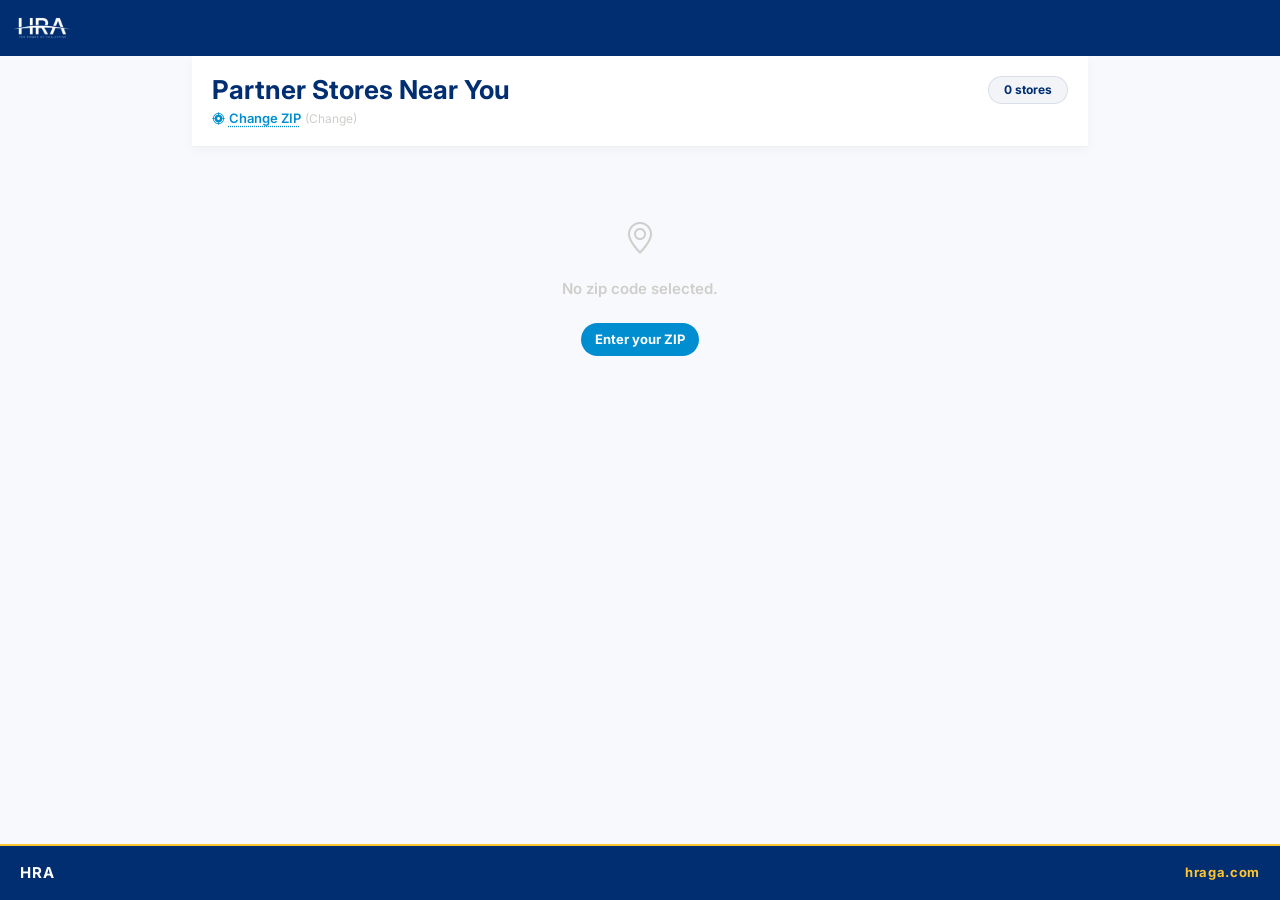
==== index.html @ fdf23b77 "first commit" ====
<!DOCTYPE html>
<html lang="en">
<head>
  <!-- Google Tag Manager -->
  <script>(function(w,d,s,l,i){w[l]=w[l]||[];w[l].push({'gtm.start':
  new Date().getTime(),event:'gtm.js'});var f=d.getElementsByTagName(s)[0],
  j=d.createElement(s),dl=l!='dataLayer'?'&l='+l:'';j.async=true;j.src=
  'https://www.googletagmanager.com/gtm.js?id='+i+dl;f.parentNode.insertBefore(j,f);
  })(window,document,'script','dataLayer','GTM-NMZ4GXJH');</script>
  <!-- End Google Tag Manager -->
  <meta charset="UTF-8">
  <meta name="viewport" content="width=device-width, initial-scale=1.0">
  <title>HRA – Partner Stores Near You</title>
  <link rel="stylesheet" href="https://cdn.jsdelivr.net/npm/bootstrap@5.3.3/dist/css/bootstrap.min.css">
  <link rel="stylesheet" href="https://cdn.jsdelivr.net/npm/bootstrap-icons@1.11.3/font/bootstrap-icons.min.css">
  <link rel="stylesheet" href="hra.css">
  <script src="stores.js"></script>
  <style>
    :root {
      --navy: #012e71;
      --blue: #008ed0;
      --gold: #ffc631;
      --gray: #cfcecb;
      --bg:   #f8f9fd;
      --fs-xs:   clamp(10px, 1.2vw + 8px,  12px);
      --fs-sm:   clamp(11px, 1.4vw + 9px,  13px);
      --fs-base: clamp(13px, 1.6vw + 10px, 15px);
      --fs-md:   clamp(14px, 2vw  + 10px,  17px);
      --fs-lg:   clamp(16px, 2.5vw + 11px, 20px);
      --fs-xl:   clamp(18px, 3vw  + 12px,  26px);
    }
    /* ── Store list sub-header ── */
    /* Fluid type overrides */
    h2 { font-size: var(--fs-xl) !important; }
    .store-card div.fw-bold { font-size: var(--fs-md) !important; }
    .store-card div[style*="font-size:13px"] { font-size: var(--fs-sm) !important; }
    .dist-badge { font-size: var(--fs-xs) !important; }
    .bottom-banner div.fw-bold[style] { font-size: var(--fs-lg) !important; }

    .list-sub-header {
      position: sticky;
      top: 0;
      z-index: 40;
      background: #fff;
      border-bottom: 1px solid #f0f0f0;
      box-shadow: 0 4px 12px rgba(0,0,0,.03);
      padding: 18px 20px;
    }

    /* ── Store card ── */
    .store-card {
      background: #fff;
      border-radius: 12px;
      padding: 14px 16px;
      box-shadow: 0 2px 8px rgba(0,0,0,.04);
      display: flex;
      justify-content: space-between;
      align-items: center;
      cursor: pointer;
      border: 1px solid transparent;
      text-decoration: none;
      color: inherit;
      transition: box-shadow .2s, border-color .2s, transform .15s;
    }
    .store-card:hover {
      box-shadow: 0 4px 16px rgba(0,0,0,.09);
      border-color: rgba(0,142,208,.12);
      color: inherit;
    }
    .store-card:active { transform: scale(.98); }

    /* ── Icon circle ── */
    .icon-circle {
      width: 40px; height: 40px;
      border-radius: 50%;
      background: rgba(1,46,113,.05);
      display: flex;
      align-items: center;
      justify-content: center;
      flex-shrink: 0;
    }

    /* ── Bottom banner ── */
    .bottom-banner {
      position: absolute;
      bottom: 0; left: 0; right: 0;
      height: 84px;
      background: var(--blue);
      display: flex;
      align-items: center;
      justify-content: space-between;
      padding: 8px 20px 20px;
      z-index: 50;
      cursor: pointer;
      transition: background .2s;
    }
    .bottom-banner:hover { background: #0070a6; }

    @media (min-width: 768px) {
      .bottom-banner {
        border-radius: 24px 24px 0 0;
        max-width: 896px;
        left: 50%;
        transform: translateX(-50%);
        height: 90px;
        padding-bottom: 16px;
      }
    }

    /* ── Store list pagination ── */
    .store-pagination {
      display: flex;
      flex-direction: column;
      align-items: center;
      gap: 12px;
      padding: 8px 0 28px;
    }
    .store-pagination__nav {
      display: flex;
      align-items: center;
      justify-content: center;
      gap: 6px;
      flex-wrap: wrap;
    }
    .store-pagination__btn {
      min-width: 36px;
      height: 36px;
      padding: 0 10px;
      border-radius: 50px;
      border: 1.5px solid rgba(1,46,113,.12);
      background: #fff;
      color: var(--navy);
      font-weight: 700;
      font-size: var(--fs-sm);
      cursor: pointer;
      display: inline-flex;
      align-items: center;
      justify-content: center;
      transition: background .15s, color .15s, border-color .15s;
      font-family: inherit;
    }
    .store-pagination__btn:hover:not(:disabled):not(.is-active) {
      border-color: var(--blue);
      color: var(--blue);
    }
    .store-pagination__btn.is-active {
      background: var(--navy);
      color: #fff;
      border-color: var(--navy);
    }
    .store-pagination__btn:disabled {
      opacity: .35;
      cursor: not-allowed;
    }
    .store-pagination__status {
      font-size: var(--fs-sm);
      font-weight: 500;
      color: var(--gray);
      margin: 0;
      text-align: center;
    }

    /* Temporarily hidden — remove this block to show again */
    .hra-header .btn-all-offers,
    .bottom-banner {
      display: none !important;
    }
  </style>
</head>
<body>
<!-- Google Tag Manager (noscript) -->
<noscript><iframe src="https://www.googletagmanager.com/ns.html?id=GTM-NMZ4GXJH"
height="0" width="0" style="display:none;visibility:hidden"></iframe></noscript>
<!-- End Google Tag Manager (noscript) -->

<div class="app-shell">

  <!-- ══ SECTION 1 – HEADER ══ -->
  <header class="hra-header">
    <img src="Photo/HRA logo.png" alt="HRA" style="height:34px;object-fit:contain">
    <a href="offers.html" class="btn-blue btn-all-offers">
      All Offers <i class="bi bi-arrow-right fw-bold"></i>
    </a>
  </header>

  <!-- ══ BODY ══ -->
  <div class="body-scroll">
    <div style="max-width:896px;margin:0 auto">

      <section class="d-flex flex-column w-100">

        <!-- ── SECTION 4 – List sticky sub-header ── -->
        <div class="list-sub-header">
          <div class="d-flex justify-content-between align-items-start gap-3">
            <div>
              <h2 class="fw-bold mb-0" style="color:var(--navy);font-size:18px">Partner Stores Near You</h2>
              <a href="location.html" class="d-flex align-items-center gap-1 mt-1 text-decoration-none" style="width:fit-content">
                <i class="bi bi-crosshair2" style="color:var(--blue);font-size:13px"></i>
                <span id="zipLabel" class="fw-semibold" style="color:var(--blue);font-size:13px;
                  text-decoration:underline;text-decoration-style:dotted;text-underline-offset:3px">
                  ZIP: —
                </span>
                <span style="color:var(--gray);font-size:12px">(Change)</span>
              </a>
            </div>
            <span id="storeCount" class="fw-bold rounded-pill flex-shrink-0 px-3 py-1"
                  style="background:rgba(1,46,113,.05);color:var(--navy);font-size:12px;
                         border:1px solid rgba(1,46,113,.1);margin-top:2px">
              — stores
            </span>
          </div>
        </div>

        <!-- ── Store list ── -->
        <div id="store-list" class="d-flex flex-column gap-3 px-3 pt-3 px-md-4 pt-md-4"></div>

        <!-- ── Pagination ── -->
        <nav class="store-pagination px-3 px-md-4" aria-label="Store list pages">
          <p class="store-pagination__status" id="store-pagination-status"></p>
          <div class="store-pagination__nav" id="store-pagination-nav"></div>
        </nav>

      </section>
    </div>
  </div><!-- /body-scroll -->

  <!-- ══ SECTION 6 – Footer (pinned to bottom of screen) ══ -->
  <footer class="hra-footer hra-footer--pinned">
    <span class="hra-footer__brand">HRA</span>
    <span class="hra-footer__url">hraga.com</span>
  </footer>

  <!-- ══ SECTION 5 – VIEW OFFERS BOTTOM BANNER ══ -->
  <div class="bottom-banner" onclick="window.location.href='offers.html'">
    <div>
      <div class="fw-bold text-white" style="font-size:16px">Offers Near You</div>
      <div class="d-flex align-items-center gap-2 mt-1 fw-bold" style="color:var(--gold);font-size:12px">
        <span class="pulse-dot"></span>
        47 deals available
      </div>
    </div>
    <button class="btn-white shadow"
            onclick="event.stopPropagation();window.location.href='offers.html'">
      Browse <i class="bi bi-arrow-right fw-bold"></i>
    </button>
  </div>

</div>

<script src="https://cdn.jsdelivr.net/npm/bootstrap@5.3.3/dist/js/bootstrap.bundle.min.js"></script>
<script>
(function () {
  var params  = new URLSearchParams(window.location.search);
  var zip     = params.get('zip') || '';

  // Update zip label in sub-header
  var zipLabelEl  = document.getElementById('zipLabel');
  var storeCountEl = document.getElementById('storeCount');
  if (zipLabelEl) zipLabelEl.textContent = zip ? 'ZIP: ' + zip : 'Change ZIP';

  // Filter real store data from stores.js
  var filtered = zip.length >= 3
    ? STORES.filter(function(s) { return s.zip.includes(zip); })
    : [];

  var listEl            = document.getElementById('store-list');
  var paginationNavEl   = document.getElementById('store-pagination-nav');
  var paginationStatusEl = document.getElementById('store-pagination-status');

  // Update store count badge
  if (storeCountEl) storeCountEl.textContent = filtered.length + ' store' + (filtered.length !== 1 ? 's' : '');

  // No zip or no results
  if (!zip || zip.length < 3) {
    listEl.innerHTML =
      '<div class="text-center py-5" style="color:var(--gray)">' +
        '<i class="bi bi-geo-alt" style="font-size:32px"></i>' +
        '<p class="mt-3 fw-semibold">No zip code selected.</p>' +
        '<a href="location.html" class="btn-blue mt-2 d-inline-block">Enter your ZIP</a>' +
      '</div>';
    return;
  }

  if (filtered.length === 0) {
    listEl.innerHTML =
      '<div class="text-center py-5" style="color:var(--gray)">' +
        '<i class="bi bi-search" style="font-size:32px"></i>' +
        '<p class="mt-3 fw-semibold">No stores found for ZIP <strong>' + zip + '</strong>.</p>' +
        '<a href="location.html" class="btn-blue mt-2 d-inline-block">Try another ZIP</a>' +
      '</div>';
    return;
  }

  var PER_PAGE    = 6;
  var currentPage = 1;
  var totalPages  = Math.ceil(filtered.length / PER_PAGE);

  function escapeHtml(str) {
    return String(str)
      .replace(/&/g, '&amp;').replace(/</g, '&lt;')
      .replace(/>/g, '&gt;').replace(/"/g, '&quot;');
  }

  function renderStores() {
    var start = (currentPage - 1) * PER_PAGE;
    var slice = filtered.slice(start, start + PER_PAGE);
    listEl.innerHTML = slice.map(function(s) {
      var query   = s.address
        ? s.name + ', ' + s.address + ', ' + s.city + ', ' + s.state + ' ' + s.zip
        : s.name + ', ' + s.city + ', ' + s.state + ' ' + s.zip;
      var mapUrl  = 'https://www.google.com/maps/search/?api=1&query=' + encodeURIComponent(query);
      return (
        '<a href="' + mapUrl + '" target="_blank" rel="noopener" class="store-card">' +
          '<div class="d-flex align-items-start gap-3">' +
            '<div class="icon-circle"><i class="bi bi-geo-alt-fill" style="color:var(--navy);font-size:18px"></i></div>' +
            '<div>' +
              '<div class="fw-bold" style="color:var(--navy);font-size:16px;line-height:1.25">' + escapeHtml(s.name) + '</div>' +
              '<div style="color:var(--gray);font-size:13px;font-weight:500;margin-top:2px">' + escapeHtml(s.city) + ', ' + escapeHtml(s.state) + '</div>' +
            '</div>' +
          '</div>' +
          '<span class="dist-badge">' + escapeHtml(s.zip) + '</span>' +
        '</a>'
      );
    }).join('');
  }

  function renderPagination() {
    var start = (currentPage - 1) * PER_PAGE + 1;
    var end   = Math.min(currentPage * PER_PAGE, filtered.length);
    paginationStatusEl.textContent = 'Showing ' + start + '\u2013' + end + ' of ' + filtered.length + ' stores';

    var html = '<button type="button" class="store-pagination__btn" data-action="prev" aria-label="Previous page"' +
      (currentPage === 1 ? ' disabled' : '') + '><i class="bi bi-chevron-left"></i></button>';

    for (var p = 1; p <= totalPages; p++) {
      html += '<button type="button" class="store-pagination__btn' + (p === currentPage ? ' is-active' : '') +
        '" data-page="' + p + '" aria-label="Page ' + p + '"' +
        (p === currentPage ? ' aria-current="page"' : '') + '>' + p + '</button>';
    }

    html += '<button type="button" class="store-pagination__btn" data-action="next" aria-label="Next page"' +
      (currentPage === totalPages ? ' disabled' : '') + '><i class="bi bi-chevron-right"></i></button>';

    paginationNavEl.innerHTML = html;
  }

  function goToPage(page) {
    if (page < 1 || page > totalPages || page === currentPage) return;
    currentPage = page;
    renderStores();
    renderPagination();
    listEl.scrollIntoView({ behavior: 'smooth', block: 'start' });
  }

  paginationNavEl.addEventListener('click', function(e) {
    var btn = e.target.closest('[data-page], [data-action]');
    if (!btn || btn.disabled) return;
    if (btn.dataset.page)             goToPage(parseInt(btn.dataset.page, 10));
    else if (btn.dataset.action === 'prev') goToPage(currentPage - 1);
    else if (btn.dataset.action === 'next') goToPage(currentPage + 1);
  });

  renderStores();
  renderPagination();
})();
</script>
</body>
</html>
---- hra.css ----
/* ================================================================
   HRA Campaign – Shared Design Tokens & Utilities
   ================================================================ */

@import url('https://fonts.googleapis.com/css2?family=Inter:wght@400;500;600;700;800;900&display=swap');

/* ── Design tokens ─────────────────────────────────────────── */
:root {
  --navy:  #012e71;
  --blue:  #008ed0;
  --gold:  #ffc631;   /* updated brand accent */
  --gray:  #cfcecb;
  --bg:    #f8f9fd;

  /* ── Fluid type scale (min → max via viewport) ── */
  --fs-xs:   clamp(10px, 1.2vw + 8px,  12px);
  --fs-sm:   clamp(11px, 1.4vw + 9px,  13px);
  --fs-base: clamp(13px, 1.6vw + 10px, 15px);
  --fs-md:   clamp(14px, 2vw  + 10px,  17px);
  --fs-lg:   clamp(16px, 2.5vw + 11px, 20px);
  --fs-xl:   clamp(18px, 3vw  + 12px,  26px);
  --fs-2xl:  clamp(22px, 4vw  + 14px,  34px);
}

/* ── Base ──────────────────────────────────────────────────── */
*, *::before, *::after { box-sizing: border-box; }

html, body {
  font-family: 'Inter', -apple-system, BlinkMacSystemFont, 'Segoe UI', sans-serif;
  font-size: var(--fs-base);
  background: var(--bg);
  color: #1a202c;
  -webkit-font-smoothing: antialiased;
  text-size-adjust: 100%;
  -webkit-text-size-adjust: 100%;
}

h1 { font-size: var(--fs-2xl); }
h2 { font-size: var(--fs-xl);  }
h3 { font-size: var(--fs-lg);  }
h4 { font-size: var(--fs-md);  }
p, span, div { font-size: inherit; }

/* ── App shell (fixed-height pages) ───────────────────────── */
.app-shell {
  height: 100dvh;
  display: flex;
  flex-direction: column;
  overflow: hidden;
  background: var(--bg);
  position: relative;
}

/* ── Scrollable body ───────────────────────────────────────── */
.body-scroll {
  flex: 1;
  overflow-y: auto;
  -ms-overflow-style: none;
  scrollbar-width: none;
}
.body-scroll::-webkit-scrollbar { display: none; }

/* ── Horizontal scroll strip ──────────────────────────────── */
.h-scroll {
  display: flex;
  overflow-x: auto;
  -ms-overflow-style: none;
  scrollbar-width: none;
  gap: 12px;
  padding-bottom: 4px;
}
.h-scroll::-webkit-scrollbar { display: none; }

/* ── HRA Header ────────────────────────────────────────────── */
.hra-header {
  background: var(--navy);
  height: 56px;
  padding: 0 12px;
  display: flex;
  align-items: center;
  justify-content: space-between;
  flex-shrink: 0;
  position: sticky;
  top: 0;
  z-index: 100;
}
.hra-header__brand   { font-size: var(--fs-lg); font-weight: 800; color: #fff; line-height: 1; }
.hra-header__tagline { font-size: var(--fs-xs); font-weight: 700; color: var(--gold); letter-spacing: .08em; text-transform: uppercase; line-height: 1; margin-top: 2px; }

/* ── Buttons ───────────────────────────────────────────────── */
.btn-blue {
  background: var(--blue);
  color: #fff;
  border: none;
  border-radius: 50px;
  font-weight: 700;
  font-size: var(--fs-sm);
  padding: 7px 14px;
  cursor: pointer;
  text-decoration: none;
  display: inline-flex;
  align-items: center;
  gap: 5px;
  transition: background .2s, transform .15s;
  white-space: nowrap;
}
.btn-blue:hover  { background: #0070a6; color: #fff; }
.btn-blue:active { transform: scale(.95); }

.btn-navy-outline {
  background: transparent;
  color: #fff;
  border: 1.5px solid #fff;
  border-radius: 50px;
  font-weight: 700;
  font-size: var(--fs-xs);
  padding: 6px 14px;
  cursor: pointer;
  transition: background .2s;
  white-space: nowrap;
}
.btn-navy-outline:hover { background: rgba(255,255,255,.1); }

.btn-white {
  background: #fff;
  color: var(--navy);
  border: none;
  border-radius: 50px;
  font-weight: 700;
  font-size: var(--fs-base);
  padding: 10px 20px;
  cursor: pointer;
  display: inline-flex;
  align-items: center;
  gap: 6px;
  transition: transform .15s;
}
.btn-white:hover  { color: var(--navy); }
.btn-white:active { transform: scale(.95); }

/* ── Distance badge ────────────────────────────────────────── */
.dist-badge {
  background: var(--blue);
  color: #fff;
  border-radius: 50px;
  font-weight: 700;
  padding: 4px 10px;
  font-size: var(--fs-xs);
  white-space: nowrap;
  flex-shrink: 0;
}

/* ── Pulse dot ─────────────────────────────────────────────── */
@keyframes hra-pulse {
  0%, 100% { opacity: 1; }
  50%       { opacity: .35; }
}
.pulse-dot {
  display: inline-block;
  width: 8px; height: 8px;
  border-radius: 50%;
  background: var(--gold);
  animation: hra-pulse 2s infinite;
  flex-shrink: 0;
}

/* ── Footer ────────────────────────────────────────────────── */
.hra-footer {
  background: var(--navy);
  border-top: 2px solid var(--gold);
  padding: 16px 20px;
  display: flex;
  justify-content: space-between;
  align-items: center;
  flex-shrink: 0;
}

/* Pinned to viewport bottom inside .app-shell */
.hra-footer--pinned {
  position: relative;
  z-index: 30;
  width: 100%;
}
.hra-footer__brand { font-weight: 700; color: #fff; font-size: var(--fs-base); letter-spacing: .05em; }
.hra-footer__url   { font-weight: 700; color: var(--gold); font-size: var(--fs-sm); letter-spacing: .05em; }
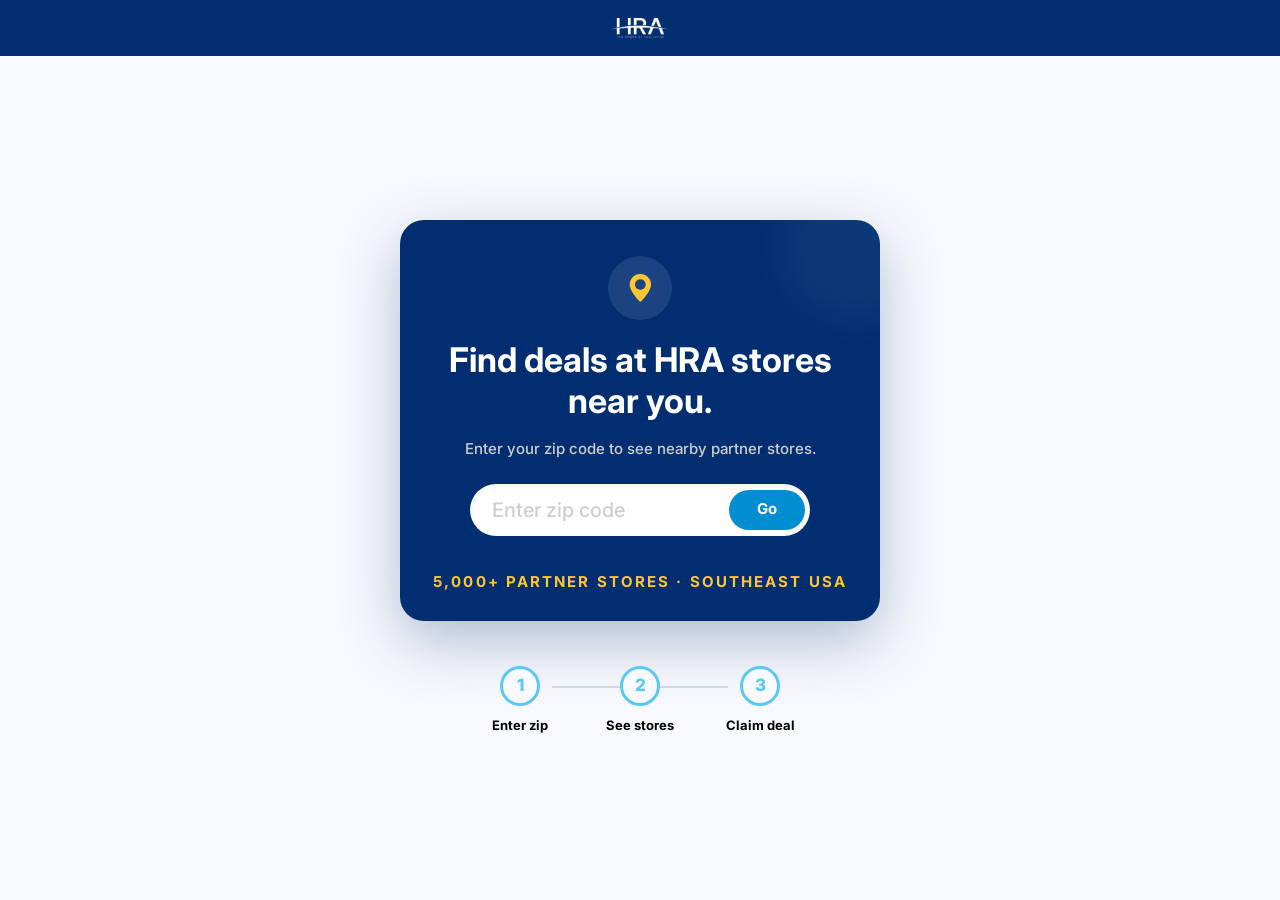
==== commit f5ca70ac: "Rename location.html to index.html" ====
--- a/index.html
+++ b/index.html
@@ -10,160 +10,197 @@
   <!-- End Google Tag Manager -->
   <meta charset="UTF-8">
   <meta name="viewport" content="width=device-width, initial-scale=1.0">
-  <title>HRA – Partner Stores Near You</title>
+  <title>HRA – Find Deals Near You</title>
   <link rel="stylesheet" href="https://cdn.jsdelivr.net/npm/bootstrap@5.3.3/dist/css/bootstrap.min.css">
   <link rel="stylesheet" href="https://cdn.jsdelivr.net/npm/bootstrap-icons@1.11.3/font/bootstrap-icons.min.css">
   <link rel="stylesheet" href="hra.css">
   <script src="stores.js"></script>
   <style>
     :root {
-      --navy: #012e71;
-      --blue: #008ed0;
-      --gold: #ffc631;
-      --gray: #cfcecb;
-      --bg:   #f8f9fd;
+      --navy:      #012e71;
+      --blue:      #008ed0;
+      --gold:      #ffc631;
+      --step-blue: #5bc8f5;
+      --gray:      #cfcecb;
+      --bg:        #f8f9fd;
       --fs-xs:   clamp(10px, 1.2vw + 8px,  12px);
       --fs-sm:   clamp(11px, 1.4vw + 9px,  13px);
       --fs-base: clamp(13px, 1.6vw + 10px, 15px);
       --fs-md:   clamp(14px, 2vw  + 10px,  17px);
       --fs-lg:   clamp(16px, 2.5vw + 11px, 20px);
       --fs-xl:   clamp(18px, 3vw  + 12px,  26px);
-    }
-    /* ── Store list sub-header ── */
+      --fs-2xl:  clamp(22px, 4vw  + 14px,  34px);
+    }
     /* Fluid type overrides */
-    h2 { font-size: var(--fs-xl) !important; }
-    .store-card div.fw-bold { font-size: var(--fs-md) !important; }
-    .store-card div[style*="font-size:13px"] { font-size: var(--fs-sm) !important; }
-    .dist-badge { font-size: var(--fs-xs) !important; }
-    .bottom-banner div.fw-bold[style] { font-size: var(--fs-lg) !important; }
-
-    .list-sub-header {
-      position: sticky;
-      top: 0;
-      z-index: 40;
+    .location-card h1 { font-size: var(--fs-2xl) !important; }
+    .location-card p  { font-size: var(--fs-base) !important; }
+    .zip-form input   { font-size: var(--fs-lg) !important; }
+    .zip-form .btn-go { font-size: var(--fs-base) !important; }
+
+    /* Location page uses full-page scroll, not fixed height shell */
+    html, body { height: 100%; }
+
+    .location-page {
+      min-height: 100vh;
+      display: flex;
+      flex-direction: column;
+      background: var(--bg);
+    }
+
+    /* ── Location card ── */
+    .location-card {
+      background: var(--navy);
+      border-radius: 24px;
+      padding: 36px 24px 28px;
+      width: 100%;
+      max-width: 480px;
+      text-align: center;
+      position: relative;
+      overflow: hidden;
+      box-shadow: 0 20px 60px rgba(1,46,113,.3);
+    }
+
+    /* Decorative background circle */
+    .location-card::before {
+      content: '';
+      position: absolute;
+      top: -50px; right: -50px;
+      width: 150px; height: 150px;
+      background: rgba(255,255,255,.05);
+      border-radius: 50%;
+      filter: blur(20px);
+      pointer-events: none;
+    }
+
+    /* ── Pin icon wrap ── */
+    .pin-wrap {
+      width: 64px; height: 64px;
+      border-radius: 50%;
+      background: rgba(255,255,255,.10);
+      display: flex;
+      align-items: center;
+      justify-content: center;
+      margin: 0 auto 20px;
+    }
+
+    /* ── Pill input ── */
+    .zip-form {
       background: #fff;
-      border-bottom: 1px solid #f0f0f0;
-      box-shadow: 0 4px 12px rgba(0,0,0,.03);
-      padding: 18px 20px;
-    }
-
-    /* ── Store card ── */
-    .store-card {
+      border-radius: 50px;
+      display: flex;
+      align-items: center;
+      height: 52px;
+      padding: 5px 5px 5px 20px;
+      width: 100%;
+      max-width: 340px;
+      margin: 0 auto 20px;
+      box-shadow: inset 0 2px 6px rgba(0,0,0,.06);
+      transition: transform .2s;
+    }
+    .zip-form:focus-within { transform: scale(1.02); }
+
+    .zip-form input {
+      flex: 1;
+      border: none;
+      outline: none;
+      background: transparent;
+      font-size: 16px;
+      font-weight: 700;
+      color: var(--navy);
+      min-width: 0;
+      font-family: inherit;
+    }
+    .zip-form input::placeholder { color: var(--gray); font-weight: 500; }
+
+    .zip-form .btn-go {
+      background: var(--blue);
+      color: #fff;
+      border: none;
+      border-radius: 50px;
+      font-weight: 700;
+      font-size: 15px;
+      padding: 0 28px;
+      height: 40px;
+      cursor: pointer;
+      flex-shrink: 0;
+      transition: background .2s, transform .15s;
+      font-family: inherit;
+    }
+    .zip-form .btn-go:hover  { background: #0070a6; }
+    .zip-form .btn-go:active { transform: scale(.95); }
+
+    /* ── Store result cards ── */
+    .store-result-card {
       background: #fff;
-      border-radius: 12px;
-      padding: 14px 16px;
-      box-shadow: 0 2px 8px rgba(0,0,0,.04);
+      border-radius: 10px;
+      padding: 10px 14px;
+      margin-bottom: 8px;
       display: flex;
       justify-content: space-between;
       align-items: center;
-      cursor: pointer;
-      border: 1px solid transparent;
       text-decoration: none;
-      color: inherit;
-      transition: box-shadow .2s, border-color .2s, transform .15s;
-    }
-    .store-card:hover {
-      box-shadow: 0 4px 16px rgba(0,0,0,.09);
-      border-color: rgba(0,142,208,.12);
-      color: inherit;
-    }
-    .store-card:active { transform: scale(.98); }
-
-    /* ── Icon circle ── */
-    .icon-circle {
+      box-shadow: 0 2px 8px rgba(0,0,0,.08);
+      transition: transform .15s, box-shadow .15s;
+    }
+    .store-result-card:hover {
+      transform: scale(1.01);
+      box-shadow: 0 4px 14px rgba(0,0,0,.12);
+    }
+    #storeResults::-webkit-scrollbar { width: 4px; }
+    #storeResults::-webkit-scrollbar-thumb { background: rgba(255,255,255,.3); border-radius: 4px; }
+
+    /* ── How-it-works steps ── */
+    .how-steps {
+      display: flex;
+      align-items: flex-start;
+      justify-content: center;
+      position: relative;
+      width: 100%;
+      max-width: 360px;
+    }
+
+    /* connector line between steps */
+    .how-steps::before {
+      content: '';
+      position: absolute;
+      top: 20px;
+      left: calc(50% - 88px);
+      right: calc(50% - 88px);
+      height: 2px;
+      background: rgba(1,46,113,.15);
+      z-index: 0;
+    }
+
+    .how-step {
+      display: flex;
+      flex-direction: column;
+      align-items: center;
+      gap: 10px;
+      flex: 1;
+      position: relative;
+      z-index: 1;
+      background: transparent;
+      padding: 0 8px;
+    }
+
+    .how-step__circle {
       width: 40px; height: 40px;
       border-radius: 50%;
-      background: rgba(1,46,113,.05);
+      background: var(--bg);
+      border: 3px solid var(--step-blue);
+      color: var(--step-blue);
+      font-size: var(--fs-md);
+      font-weight: 800;
       display: flex;
       align-items: center;
       justify-content: center;
-      flex-shrink: 0;
-    }
-
-    /* ── Bottom banner ── */
-    .bottom-banner {
-      position: absolute;
-      bottom: 0; left: 0; right: 0;
-      height: 84px;
-      background: var(--blue);
-      display: flex;
-      align-items: center;
-      justify-content: space-between;
-      padding: 8px 20px 20px;
-      z-index: 50;
-      cursor: pointer;
-      transition: background .2s;
-    }
-    .bottom-banner:hover { background: #0070a6; }
-
-    @media (min-width: 768px) {
-      .bottom-banner {
-        border-radius: 24px 24px 0 0;
-        max-width: 896px;
-        left: 50%;
-        transform: translateX(-50%);
-        height: 90px;
-        padding-bottom: 16px;
-      }
-    }
-
-    /* ── Store list pagination ── */
-    .store-pagination {
-      display: flex;
-      flex-direction: column;
-      align-items: center;
-      gap: 12px;
-      padding: 8px 0 28px;
-    }
-    .store-pagination__nav {
-      display: flex;
-      align-items: center;
-      justify-content: center;
-      gap: 6px;
-      flex-wrap: wrap;
-    }
-    .store-pagination__btn {
-      min-width: 36px;
-      height: 36px;
-      padding: 0 10px;
-      border-radius: 50px;
-      border: 1.5px solid rgba(1,46,113,.12);
-      background: #fff;
-      color: var(--navy);
+    }
+
+    .how-step__label {
+      font-size: var(--fs-sm);
       font-weight: 700;
-      font-size: var(--fs-sm);
-      cursor: pointer;
-      display: inline-flex;
-      align-items: center;
-      justify-content: center;
-      transition: background .15s, color .15s, border-color .15s;
-      font-family: inherit;
-    }
-    .store-pagination__btn:hover:not(:disabled):not(.is-active) {
-      border-color: var(--blue);
-      color: var(--blue);
-    }
-    .store-pagination__btn.is-active {
-      background: var(--navy);
-      color: #fff;
-      border-color: var(--navy);
-    }
-    .store-pagination__btn:disabled {
-      opacity: .35;
-      cursor: not-allowed;
-    }
-    .store-pagination__status {
-      font-size: var(--fs-sm);
-      font-weight: 500;
-      color: var(--gray);
-      margin: 0;
+      color: #000;
       text-align: center;
-    }
-
-    /* Temporarily hidden — remove this block to show again */
-    .hra-header .btn-all-offers,
-    .bottom-banner {
-      display: none !important;
     }
   </style>
 </head>
@@ -173,196 +210,126 @@
 height="0" width="0" style="display:none;visibility:hidden"></iframe></noscript>
 <!-- End Google Tag Manager (noscript) -->
 
-<div class="app-shell">
+<div class="location-page">
 
   <!-- ══ SECTION 1 – HEADER ══ -->
-  <header class="hra-header">
-    <img src="Photo/HRA logo.png" alt="HRA" style="height:34px;object-fit:contain">
-    <a href="offers.html" class="btn-blue btn-all-offers">
-      All Offers <i class="bi bi-arrow-right fw-bold"></i>
-    </a>
+  <header class="hra-header" style="position:sticky;top:0">
+    <img src="HRA logo.png" alt="HRA" style="height:34px;object-fit:contain;margin:0 auto">
   </header>
 
-  <!-- ══ BODY ══ -->
-  <div class="body-scroll">
-    <div style="max-width:896px;margin:0 auto">
-
-      <section class="d-flex flex-column w-100">
-
-        <!-- ── SECTION 4 – List sticky sub-header ── -->
-        <div class="list-sub-header">
-          <div class="d-flex justify-content-between align-items-start gap-3">
-            <div>
-              <h2 class="fw-bold mb-0" style="color:var(--navy);font-size:18px">Partner Stores Near You</h2>
-              <a href="location.html" class="d-flex align-items-center gap-1 mt-1 text-decoration-none" style="width:fit-content">
-                <i class="bi bi-crosshair2" style="color:var(--blue);font-size:13px"></i>
-                <span id="zipLabel" class="fw-semibold" style="color:var(--blue);font-size:13px;
-                  text-decoration:underline;text-decoration-style:dotted;text-underline-offset:3px">
-                  ZIP: —
-                </span>
-                <span style="color:var(--gray);font-size:12px">(Change)</span>
-              </a>
-            </div>
-            <span id="storeCount" class="fw-bold rounded-pill flex-shrink-0 px-3 py-1"
-                  style="background:rgba(1,46,113,.05);color:var(--navy);font-size:12px;
-                         border:1px solid rgba(1,46,113,.1);margin-top:2px">
-              — stores
-            </span>
-          </div>
+  <!-- ══ SECTION 2 – MAIN CONTENT ══ -->
+  <main class="flex-grow-1 d-flex flex-column align-items-center justify-content-center p-4 p-md-5"
+        style="min-height:calc(100vh - 56px)">
+
+    <!-- Location card -->
+    <div class="location-card">
+
+      <!-- Pin icon -->
+      <div class="pin-wrap">
+        <i class="bi bi-geo-alt-fill" style="color:var(--gold);font-size:28px"></i>
+      </div>
+
+      <h1 class="fw-bold text-white mb-3" style="font-size:clamp(20px,5vw,28px);line-height:1.2">
+        Find deals at HRA stores near you.
+      </h1>
+
+      <p class="mb-4" style="color:var(--gray);font-size:14px;font-weight:500;line-height:1.6">
+        Enter your zip code to see nearby partner stores.
+      </p>
+
+      <!-- Zip input -->
+      <form class="zip-form" onsubmit="handleZip(event)">
+        <input
+          type="text"
+          inputmode="numeric"
+          pattern="[0-9]*"
+          maxlength="5"
+          placeholder="Enter zip code"
+          id="zipInput"
+          autocomplete="postal-code"
+        >
+        <button type="submit" class="btn-go">Go</button>
+      </form>
+
+      <!-- Live store results -->
+      <div id="storeResults" class="w-100 mt-2 text-start" style="max-height:280px;overflow-y:auto"></div>
+
+      <p class="fw-bold text-uppercase mb-0 mt-3" style="color:var(--gold);font-size:11px;letter-spacing:.14em">
+        5,000+ partner stores &middot; Southeast USA
+      </p>
+
+    </div>
+
+    <!-- ══ SECTION 3 – HOW IT WORKS ══ -->
+    <div class="mt-5 w-100 d-flex justify-content-center px-2">
+      <div class="how-steps">
+
+        <div class="how-step">
+          <div class="how-step__circle">1</div>
+          <span class="how-step__label">Enter zip</span>
         </div>
 
-        <!-- ── Store list ── -->
-        <div id="store-list" class="d-flex flex-column gap-3 px-3 pt-3 px-md-4 pt-md-4"></div>
-
-        <!-- ── Pagination ── -->
-        <nav class="store-pagination px-3 px-md-4" aria-label="Store list pages">
-          <p class="store-pagination__status" id="store-pagination-status"></p>
-          <div class="store-pagination__nav" id="store-pagination-nav"></div>
-        </nav>
-
-      </section>
-    </div>
-  </div><!-- /body-scroll -->
-
-  <!-- ══ SECTION 6 – Footer (pinned to bottom of screen) ══ -->
-  <footer class="hra-footer hra-footer--pinned">
-    <span class="hra-footer__brand">HRA</span>
-    <span class="hra-footer__url">hraga.com</span>
-  </footer>
-
-  <!-- ══ SECTION 5 – VIEW OFFERS BOTTOM BANNER ══ -->
-  <div class="bottom-banner" onclick="window.location.href='offers.html'">
-    <div>
-      <div class="fw-bold text-white" style="font-size:16px">Offers Near You</div>
-      <div class="d-flex align-items-center gap-2 mt-1 fw-bold" style="color:var(--gold);font-size:12px">
-        <span class="pulse-dot"></span>
-        47 deals available
+        <div class="how-step">
+          <div class="how-step__circle">2</div>
+          <span class="how-step__label">See stores</span>
+        </div>
+
+        <div class="how-step">
+          <div class="how-step__circle">3</div>
+          <span class="how-step__label">Claim deal</span>
+        </div>
+
       </div>
     </div>
-    <button class="btn-white shadow"
-            onclick="event.stopPropagation();window.location.href='offers.html'">
-      Browse <i class="bi bi-arrow-right fw-bold"></i>
-    </button>
-  </div>
-
+
+  </main>
 </div>
 
+<script>
+  // Go button / form submit → navigate to store list page
+  function handleZip(e) {
+    if (e) e.preventDefault();
+    var zip = document.getElementById('zipInput').value.trim();
+    if (zip.length >= 3) {
+      window.location.href = 'index.html?zip=' + encodeURIComponent(zip);
+    } else {
+      document.getElementById('zipInput').focus();
+    }
+  }
+
+  // Live preview while typing
+  function liveSearch(zip) {
+    var resultsBox = document.getElementById('storeResults');
+    if (zip.length < 3) { resultsBox.innerHTML = ''; return; }
+
+    var filtered = STORES.filter(function(s) { return s.zip.includes(zip); });
+
+    if (filtered.length === 0) {
+      resultsBox.innerHTML =
+        '<div class="text-white text-center fw-semibold py-2" style="font-size:13px">No stores found for that zip code.</div>';
+      return;
+    }
+
+    resultsBox.innerHTML = filtered.slice(0, 5).map(function(s) {
+      return '<div class="store-result-card">' +
+        '<div>' +
+          '<div class="fw-bold" style="color:#012e71;font-size:14px;line-height:1.3">' + s.name + '</div>' +
+          '<div style="color:#666;font-size:12px;font-weight:600;margin-top:2px">' + s.city + ', ' + s.state + ' &middot; ' + s.zip + '</div>' +
+        '</div>' +
+        '<span style="color:#008ed0;font-size:12px;font-weight:700;flex-shrink:0">' + filtered.length + ' found</span>' +
+      '</div>';
+    }).slice(0, 1).join('') +
+    (filtered.length > 1
+      ? '<div class="text-white text-center fw-semibold py-1" style="font-size:12px;opacity:.7">+' + (filtered.length - 1) + ' more — press Go to see all</div>'
+      : '');
+  }
+
+  document.addEventListener('DOMContentLoaded', function() {
+    var input = document.getElementById('zipInput');
+    input.addEventListener('input', function() { liveSearch(input.value.trim()); });
+  });
+</script>
+
 <script src="https://cdn.jsdelivr.net/npm/bootstrap@5.3.3/dist/js/bootstrap.bundle.min.js"></script>
-<script>
-(function () {
-  var params  = new URLSearchParams(window.location.search);
-  var zip     = params.get('zip') || '';
-
-  // Update zip label in sub-header
-  var zipLabelEl  = document.getElementById('zipLabel');
-  var storeCountEl = document.getElementById('storeCount');
-  if (zipLabelEl) zipLabelEl.textContent = zip ? 'ZIP: ' + zip : 'Change ZIP';
-
-  // Filter real store data from stores.js
-  var filtered = zip.length >= 3
-    ? STORES.filter(function(s) { return s.zip.includes(zip); })
-    : [];
-
-  var listEl            = document.getElementById('store-list');
-  var paginationNavEl   = document.getElementById('store-pagination-nav');
-  var paginationStatusEl = document.getElementById('store-pagination-status');
-
-  // Update store count badge
-  if (storeCountEl) storeCountEl.textContent = filtered.length + ' store' + (filtered.length !== 1 ? 's' : '');
-
-  // No zip or no results
-  if (!zip || zip.length < 3) {
-    listEl.innerHTML =
-      '<div class="text-center py-5" style="color:var(--gray)">' +
-        '<i class="bi bi-geo-alt" style="font-size:32px"></i>' +
-        '<p class="mt-3 fw-semibold">No zip code selected.</p>' +
-        '<a href="location.html" class="btn-blue mt-2 d-inline-block">Enter your ZIP</a>' +
-      '</div>';
-    return;
-  }
-
-  if (filtered.length === 0) {
-    listEl.innerHTML =
-      '<div class="text-center py-5" style="color:var(--gray)">' +
-        '<i class="bi bi-search" style="font-size:32px"></i>' +
-        '<p class="mt-3 fw-semibold">No stores found for ZIP <strong>' + zip + '</strong>.</p>' +
-        '<a href="location.html" class="btn-blue mt-2 d-inline-block">Try another ZIP</a>' +
-      '</div>';
-    return;
-  }
-
-  var PER_PAGE    = 6;
-  var currentPage = 1;
-  var totalPages  = Math.ceil(filtered.length / PER_PAGE);
-
-  function escapeHtml(str) {
-    return String(str)
-      .replace(/&/g, '&amp;').replace(/</g, '&lt;')
-      .replace(/>/g, '&gt;').replace(/"/g, '&quot;');
-  }
-
-  function renderStores() {
-    var start = (currentPage - 1) * PER_PAGE;
-    var slice = filtered.slice(start, start + PER_PAGE);
-    listEl.innerHTML = slice.map(function(s) {
-      var query   = s.address
-        ? s.name + ', ' + s.address + ', ' + s.city + ', ' + s.state + ' ' + s.zip
-        : s.name + ', ' + s.city + ', ' + s.state + ' ' + s.zip;
-      var mapUrl  = 'https://www.google.com/maps/search/?api=1&query=' + encodeURIComponent(query);
-      return (
-        '<a href="' + mapUrl + '" target="_blank" rel="noopener" class="store-card">' +
-          '<div class="d-flex align-items-start gap-3">' +
-            '<div class="icon-circle"><i class="bi bi-geo-alt-fill" style="color:var(--navy);font-size:18px"></i></div>' +
-            '<div>' +
-              '<div class="fw-bold" style="color:var(--navy);font-size:16px;line-height:1.25">' + escapeHtml(s.name) + '</div>' +
-              '<div style="color:var(--gray);font-size:13px;font-weight:500;margin-top:2px">' + escapeHtml(s.city) + ', ' + escapeHtml(s.state) + '</div>' +
-            '</div>' +
-          '</div>' +
-          '<span class="dist-badge">' + escapeHtml(s.zip) + '</span>' +
-        '</a>'
-      );
-    }).join('');
-  }
-
-  function renderPagination() {
-    var start = (currentPage - 1) * PER_PAGE + 1;
-    var end   = Math.min(currentPage * PER_PAGE, filtered.length);
-    paginationStatusEl.textContent = 'Showing ' + start + '\u2013' + end + ' of ' + filtered.length + ' stores';
-
-    var html = '<button type="button" class="store-pagination__btn" data-action="prev" aria-label="Previous page"' +
-      (currentPage === 1 ? ' disabled' : '') + '><i class="bi bi-chevron-left"></i></button>';
-
-    for (var p = 1; p <= totalPages; p++) {
-      html += '<button type="button" class="store-pagination__btn' + (p === currentPage ? ' is-active' : '') +
-        '" data-page="' + p + '" aria-label="Page ' + p + '"' +
-        (p === currentPage ? ' aria-current="page"' : '') + '>' + p + '</button>';
-    }
-
-    html += '<button type="button" class="store-pagination__btn" data-action="next" aria-label="Next page"' +
-      (currentPage === totalPages ? ' disabled' : '') + '><i class="bi bi-chevron-right"></i></button>';
-
-    paginationNavEl.innerHTML = html;
-  }
-
-  function goToPage(page) {
-    if (page < 1 || page > totalPages || page === currentPage) return;
-    currentPage = page;
-    renderStores();
-    renderPagination();
-    listEl.scrollIntoView({ behavior: 'smooth', block: 'start' });
-  }
-
-  paginationNavEl.addEventListener('click', function(e) {
-    var btn = e.target.closest('[data-page], [data-action]');
-    if (!btn || btn.disabled) return;
-    if (btn.dataset.page)             goToPage(parseInt(btn.dataset.page, 10));
-    else if (btn.dataset.action === 'prev') goToPage(currentPage - 1);
-    else if (btn.dataset.action === 'next') goToPage(currentPage + 1);
-  });
-
-  renderStores();
-  renderPagination();
-})();
-</script>
 </body>
 </html>
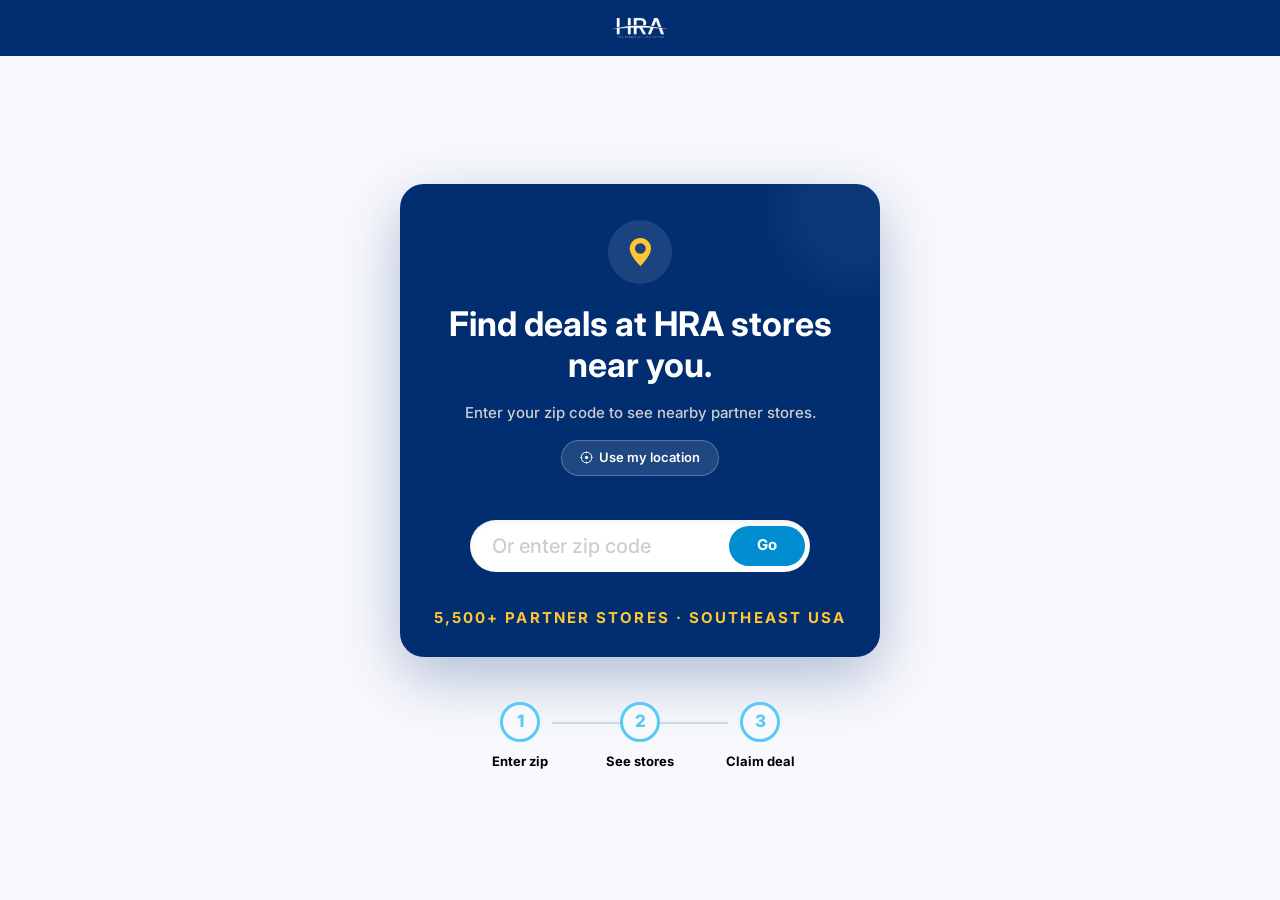
==== commit 98762df1: "Update location detection and styling in index.html" ====
--- a/index.html
+++ b/index.html
@@ -1,6 +1,14 @@
 <!DOCTYPE html>
 <html lang="en">
 <head>
+  <!-- Google tag (gtag.js) -->
+<script async src="https://www.googletagmanager.com/gtag/js?id=G-WFP0ZEF0RH"></script>
+<script>
+  window.dataLayer = window.dataLayer || [];
+  function gtag(){dataLayer.push(arguments);}
+  gtag('js', new Date());
+  gtag('config', 'G-WFP0ZEF0RH');
+</script>
   <!-- Google Tag Manager -->
   <script>(function(w,d,s,l,i){w[l]=w[l]||[];w[l].push({'gtm.start':
   new Date().getTime(),event:'gtm.js'});var f=d.getElementsByTagName(s)[0],
@@ -31,13 +39,12 @@
       --fs-xl:   clamp(18px, 3vw  + 12px,  26px);
       --fs-2xl:  clamp(22px, 4vw  + 14px,  34px);
     }
-    /* Fluid type overrides */
+
     .location-card h1 { font-size: var(--fs-2xl) !important; }
     .location-card p  { font-size: var(--fs-base) !important; }
     .zip-form input   { font-size: var(--fs-lg) !important; }
     .zip-form .btn-go { font-size: var(--fs-base) !important; }
 
-    /* Location page uses full-page scroll, not fixed height shell */
     html, body { height: 100%; }
 
     .location-page {
@@ -60,7 +67,6 @@
       box-shadow: 0 20px 60px rgba(1,46,113,.3);
     }
 
-    /* Decorative background circle */
     .location-card::before {
       content: '';
       position: absolute;
@@ -129,7 +135,7 @@
     .zip-form .btn-go:hover  { background: #0070a6; }
     .zip-form .btn-go:active { transform: scale(.95); }
 
-    /* ── Store result cards ── */
+    /* ── Store result cards (hover effect removed) ── */
     .store-result-card {
       background: #fff;
       border-radius: 10px;
@@ -140,14 +146,38 @@
       align-items: center;
       text-decoration: none;
       box-shadow: 0 2px 8px rgba(0,0,0,.08);
-      transition: transform .15s, box-shadow .15s;
-    }
-    .store-result-card:hover {
-      transform: scale(1.01);
-      box-shadow: 0 4px 14px rgba(0,0,0,.12);
-    }
+    }
+
     #storeResults::-webkit-scrollbar { width: 4px; }
     #storeResults::-webkit-scrollbar-thumb { background: rgba(255,255,255,.3); border-radius: 4px; }
+
+    /* ── Auto-detect button ── */
+    .btn-locate {
+      background: rgba(255,255,255,0.12);
+      border: 1.5px solid rgba(255,255,255,0.25);
+      color: #fff;
+      border-radius: 50px;
+      font-weight: 600;
+      font-size: 13px;
+      padding: 7px 18px;
+      cursor: pointer;
+      display: inline-flex;
+      align-items: center;
+      gap: 6px;
+      transition: background .2s;
+      font-family: inherit;
+      margin-bottom: 16px;
+    }
+    .btn-locate:hover { background: rgba(255,255,255,0.2); }
+    .btn-locate:disabled { opacity: 0.6; cursor: not-allowed; }
+
+    /* ── Location status message ── */
+    .location-status {
+      font-size: 12px;
+      font-weight: 600;
+      margin-bottom: 10px;
+      min-height: 18px;
+    }
 
     /* ── How-it-works steps ── */
     .how-steps {
@@ -159,7 +189,6 @@
       max-width: 360px;
     }
 
-    /* connector line between steps */
     .how-steps::before {
       content: '';
       position: absolute;
@@ -214,7 +243,7 @@
 
   <!-- ══ SECTION 1 – HEADER ══ -->
   <header class="hra-header" style="position:sticky;top:0">
-    <img src="HRA logo.png" alt="HRA" style="height:34px;object-fit:contain;margin:0 auto">
+    <img src="Photo/HRA logo.png" alt="HRA" style="height:34px;object-fit:contain;margin:0 auto">
   </header>
 
   <!-- ══ SECTION 2 – MAIN CONTENT ══ -->
@@ -233,9 +262,17 @@
         Find deals at HRA stores near you.
       </h1>
 
-      <p class="mb-4" style="color:var(--gray);font-size:14px;font-weight:500;line-height:1.6">
+      <p class="mb-3" style="color:var(--gray);font-size:14px;font-weight:500;line-height:1.6">
         Enter your zip code to see nearby partner stores.
       </p>
+
+      <!-- Auto-detect location button -->
+      <button class="btn-locate" id="btnLocate" onclick="autoDetectLocation()">
+        <i class="bi bi-crosshair"></i> Use my location
+      </button>
+
+      <!-- Status message for auto-detect -->
+      <div class="location-status" id="locationStatus"></div>
 
       <!-- Zip input -->
       <form class="zip-form" onsubmit="handleZip(event)">
@@ -244,7 +281,7 @@
           inputmode="numeric"
           pattern="[0-9]*"
           maxlength="5"
-          placeholder="Enter zip code"
+          placeholder="Or enter zip code"
           id="zipInput"
           autocomplete="postal-code"
         >
@@ -255,7 +292,7 @@
       <div id="storeResults" class="w-100 mt-2 text-start" style="max-height:280px;overflow-y:auto"></div>
 
       <p class="fw-bold text-uppercase mb-0 mt-3" style="color:var(--gold);font-size:11px;letter-spacing:.14em">
-        5,000+ partner stores &middot; Southeast USA
+        5,500+ partner stores &middot; Southeast USA
       </p>
 
     </div>
@@ -286,18 +323,18 @@
 </div>
 
 <script>
-  // Go button / form submit → navigate to store list page
+  // ── Go button / form submit ──
   function handleZip(e) {
     if (e) e.preventDefault();
     var zip = document.getElementById('zipInput').value.trim();
     if (zip.length >= 3) {
-      window.location.href = 'index.html?zip=' + encodeURIComponent(zip);
+      window.location.href = 'main.html?zip=' + encodeURIComponent(zip);
     } else {
       document.getElementById('zipInput').focus();
     }
   }
 
-  // Live preview while typing
+  // ── Live preview while typing ──
   function liveSearch(zip) {
     var resultsBox = document.getElementById('storeResults');
     if (zip.length < 3) { resultsBox.innerHTML = ''; return; }
@@ -310,20 +347,83 @@
       return;
     }
 
-    resultsBox.innerHTML = filtered.slice(0, 5).map(function(s) {
+    resultsBox.innerHTML = filtered.slice(0, 1).map(function(s) {
       return '<div class="store-result-card">' +
         '<div>' +
           '<div class="fw-bold" style="color:#012e71;font-size:14px;line-height:1.3">' + s.name + '</div>' +
           '<div style="color:#666;font-size:12px;font-weight:600;margin-top:2px">' + s.city + ', ' + s.state + ' &middot; ' + s.zip + '</div>' +
         '</div>' +
-        '<span style="color:#008ed0;font-size:12px;font-weight:700;flex-shrink:0">' + filtered.length + ' found</span>' +
+        '<span style="color:#008ed0;font-size:12px;font-weight:700;flex-shrink:0">' + filtered.length + ' Stores Found</span>' +
       '</div>';
-    }).slice(0, 1).join('') +
+    }).join('') +
     (filtered.length > 1
-      ? '<div class="text-white text-center fw-semibold py-1" style="font-size:12px;opacity:.7">+' + (filtered.length - 1) + ' more — press Go to see all</div>'
+      ? '<div class="text-center fw-bold py-1" style="font-size:13px;color:var(--gold);background:rgba(255,255,255,0.1);border-radius:8px;padding:6px 10px!important">+' + (filtered.length - 1) + ' more stores — press Go to see all</div>'
       : '');
   }
 
+  // ── Auto-detect location using GPS ──
+  function autoDetectLocation() {
+    var btn = document.getElementById('btnLocate');
+    var status = document.getElementById('locationStatus');
+
+    if (!navigator.geolocation) {
+      status.style.color = '#ff6b6b';
+      status.textContent = 'Geolocation is not supported by your browser.';
+      return;
+    }
+
+    btn.disabled = true;
+    btn.innerHTML = '<i class="bi bi-arrow-repeat"></i> Detecting...';
+    status.style.color = 'var(--gray)';
+    status.textContent = 'Getting your location...';
+
+    navigator.geolocation.getCurrentPosition(
+      function(position) {
+        var lat = position.coords.latitude;
+        var lon = position.coords.longitude;
+
+        // Use free reverse geocoding API to get zip code from coordinates
+        fetch('https://nominatim.openstreetmap.org/reverse?format=json&lat=' + lat + '&lon=' + lon)
+          .then(function(res) { return res.json(); })
+          .then(function(data) {
+            var zip = data.address && (data.address.postcode || '');
+            zip = zip.replace(/\D/g, '').substring(0, 5); // keep only digits, max 5
+
+            if (zip && zip.length >= 3) {
+              document.getElementById('zipInput').value = zip;
+              status.style.color = '#5bc8f5';
+              status.textContent = '📍 Location detected: ' + zip;
+              liveSearch(zip);
+            } else {
+              status.style.color = '#ff6b6b';
+              status.textContent = 'Could not find zip code. Please enter it manually.';
+            }
+
+            btn.disabled = false;
+            btn.innerHTML = '<i class="bi bi-crosshair"></i> Use my location';
+          })
+          .catch(function() {
+            status.style.color = '#ff6b6b';
+            status.textContent = 'Could not get zip code. Please enter it manually.';
+            btn.disabled = false;
+            btn.innerHTML = '<i class="bi bi-crosshair"></i> Use my location';
+          });
+      },
+      function(error) {
+        btn.disabled = false;
+        btn.innerHTML = '<i class="bi bi-crosshair"></i> Use my location';
+        status.style.color = '#ff6b6b';
+        if (error.code === error.PERMISSION_DENIED) {
+          status.textContent = 'Location access denied. Please enter zip manually.';
+        } else {
+          status.textContent = 'Could not detect location. Please enter zip manually.';
+        }
+      },
+      { timeout: 10000 }
+    );
+  }
+
+  // ── Input listener ──
   document.addEventListener('DOMContentLoaded', function() {
     var input = document.getElementById('zipInput');
     input.addEventListener('input', function() { liveSearch(input.value.trim()); });
